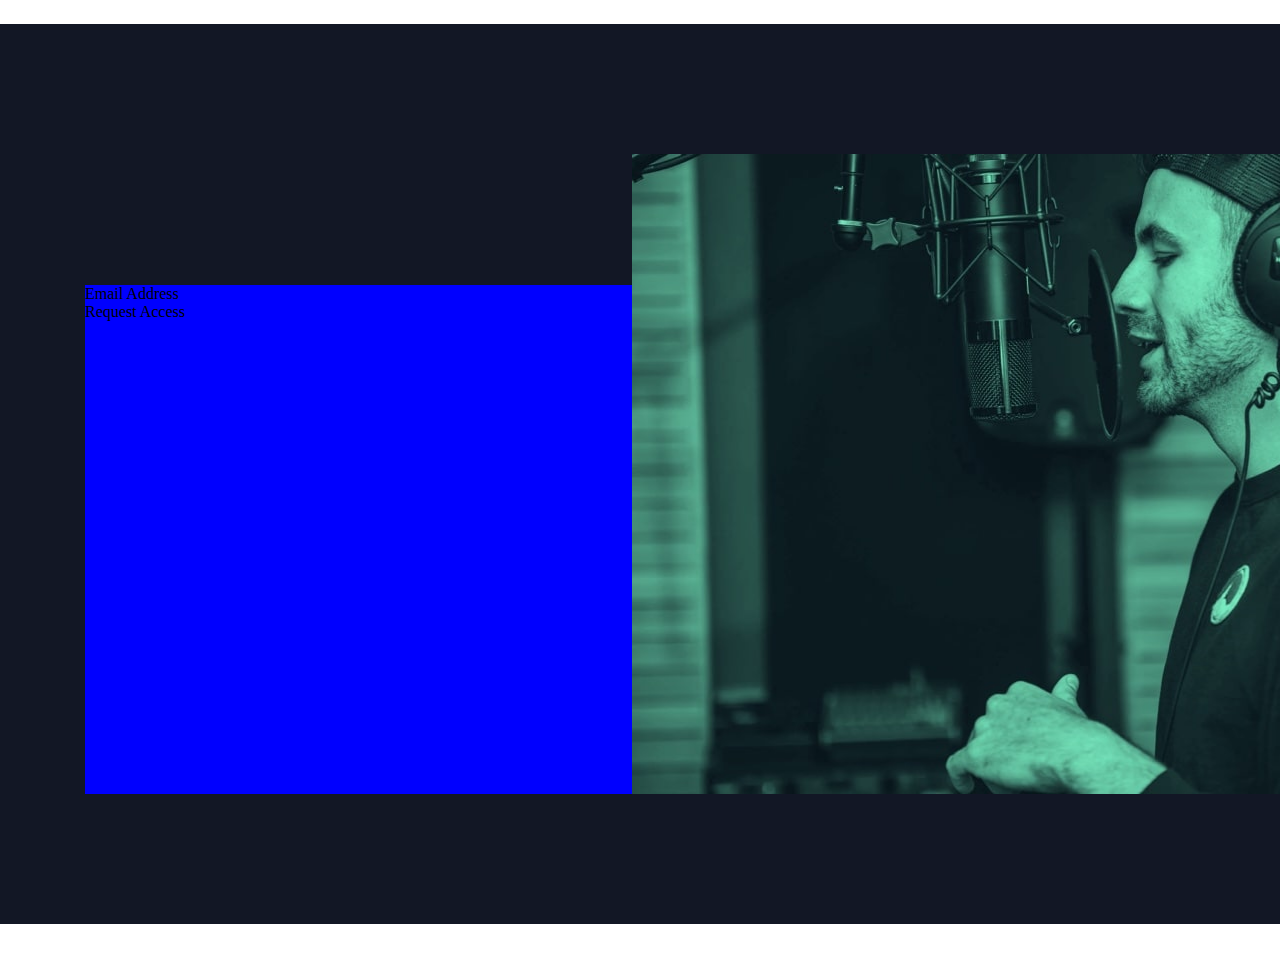
==== index.html @ 9e71a7a3 "initial commit" ====
<!DOCTYPE html>
<html lang="en">
<head>
  <meta charset="UTF-8">
  <meta name="viewport" content="width=device-width, initial-scale=1.0">

  <link rel="icon" type="image/png" sizes="32x32" href="./assets/favicon-32x32.png">
  <link rel="stylesheet" href="style.css">
  
  <title>Frontend Mentor | Pod request access landing page</title>
</head>
<body>
<div class="main">
  <div class="main-container">
    <div class="promo-container">
      <div class="promo-title"></div>
      <div class="promo-summary"></div>
      <div class="promo-input">Email Address
        <div class="promo-button">Request Access</div>
      </div>
      <div class="promo-affiliates">
        <div class="affiliate-container">
          <div class="affiliate-icon"></div>
          <div class="affiliate-logo"></div>
        </div>
        <div class="affiliate-container">
          <div class="affiliate-icon"></div>
          <div class="affiliate-logo"></div>
        </div>
        <div class="affiliate-container">
          <div class="affiliate-icon"></div>
          <div class="affiliate-logo"></div>
        </div>
        <div class="affiliate-container">
          <div class="affiliate-icon"></div>
          <div class="affiliate-logo"></div>
        </div>
      </div>
    </div>
    <div class="title">
      <div class="title-icon"></div>
      <div class="title-name"></div>
    </div>
    <div class="hero-image"></div>
    <div></div>
  </div>

</div>

</div>

</div>
</body>
</html>
---- style.css ----
body {
    margin: 0;
    /* background-image: url("assets/desktop/bg-pattern-dots.svg"); */
}
.main {
    display: flex;
    justify-content: center;
    align-items: center;
    
}

.main-container{
    margin-top: 42px;
    margin-bottom: 42px;
    margin-top: 24px;
    margin-top: 24px;
    width: 1440px;
    height: 900px;
    background-color: #121725;
    display: flex;
}
.promo-container{
    margin-left: 165px;
    margin-top: 261px;
    width: 723px;
    height: 509px;
    background-color: blue;

}
.hero-image{
    margin-left: 552;
    margin-top: 130px;
    width: 962px;
    height: 640px;
    background-image: url("assets/desktop/image-host.jpg");
}
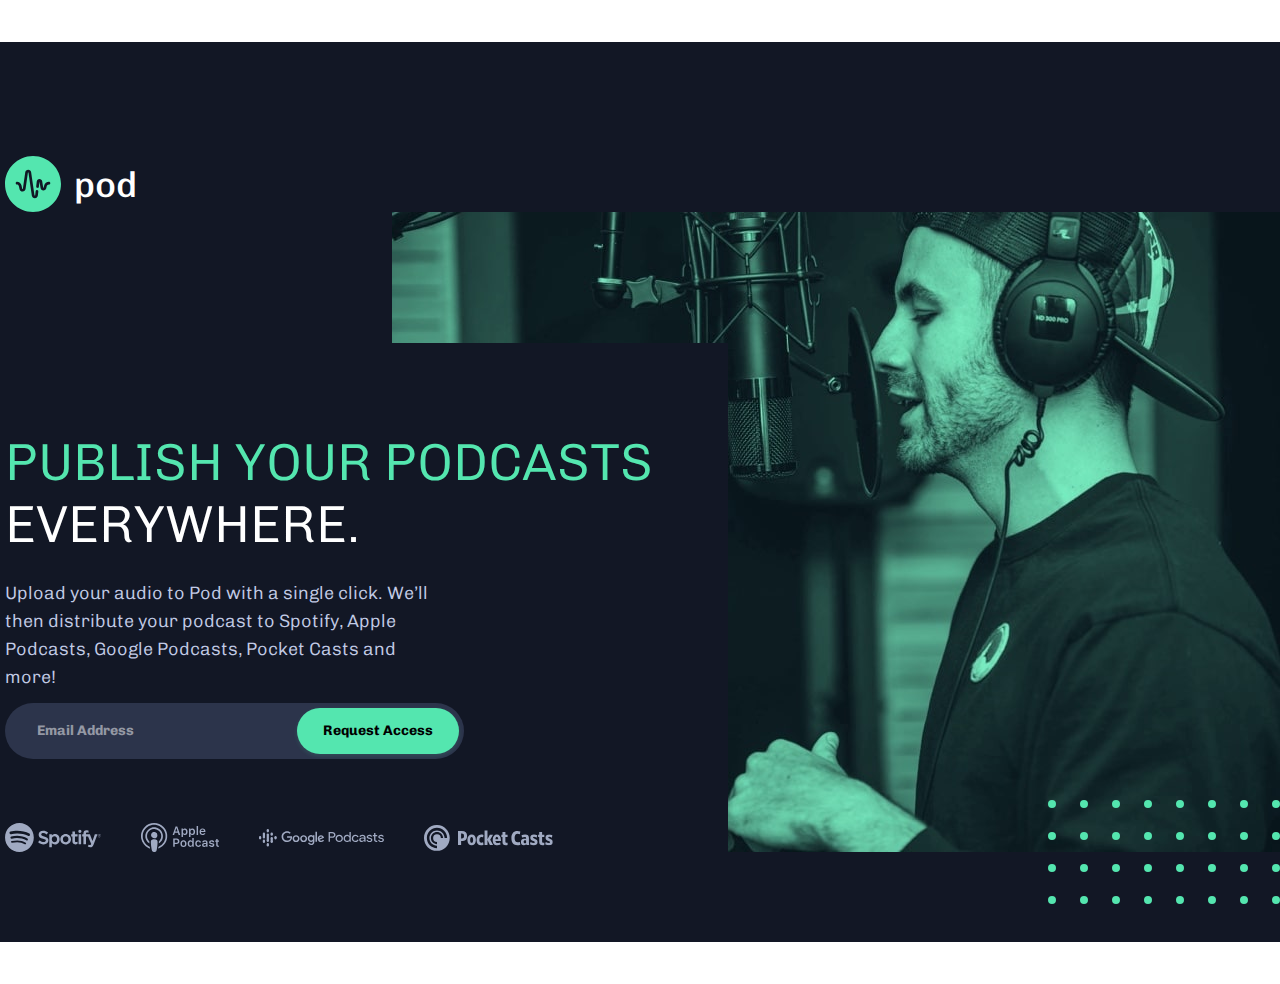
==== commit a8660c27: "CHNGE Added finished front-end UI" ====
--- a/index.html
+++ b/index.html
@@ -1,54 +1,64 @@
 <!DOCTYPE html>
 <html lang="en">
+
 <head>
   <meta charset="UTF-8">
   <meta name="viewport" content="width=device-width, initial-scale=1.0">
 
   <link rel="icon" type="image/png" sizes="32x32" href="./assets/favicon-32x32.png">
   <link rel="stylesheet" href="style.css">
-  
+  <link rel="preconnect" href="https://fonts.gstatic.com">
+  <link href="https://fonts.googleapis.com/css2?family=Chivo:wght@300;400;700&display=swap" rel="stylesheet">
+
   <title>Frontend Mentor | Pod request access landing page</title>
 </head>
+
 <body>
-<div class="main">
-  <div class="main-container">
-    <div class="promo-container">
-      <div class="promo-title"></div>
-      <div class="promo-summary"></div>
-      <div class="promo-input">Email Address
-        <div class="promo-button">Request Access</div>
-      </div>
-      <div class="promo-affiliates">
-        <div class="affiliate-container">
-          <div class="affiliate-icon"></div>
-          <div class="affiliate-logo"></div>
+  <div class="main">
+    
+    <div class="main-container">
+      
+      <div class="container">
+        
+        <div class="title">
+          <div class="title-icon"></div>
+          <div class="title-name">pod</div>
         </div>
-        <div class="affiliate-container">
-          <div class="affiliate-icon"></div>
-          <div class="affiliate-logo"></div>
+        
+        <div class="host-container">
+          <div class="polka-dots"><img src="/assets/desktop/bg-pattern-dots.svg" alt=""></div>
+          <div class="image-host">
+            <img src="/assets/desktop/image-host.jpg" alt="">
+          </div>
+          
+          <div class="promo-container">
+            
+            <div class="promo-title">Publish your podcasts
+              <span class="white-font">everywhere.</span></div>
+            <div class="promo-summary">Upload your audio to Pod with a single click. We’ll then distribute your podcast
+              to Spotify, Apple Podcasts, Google Podcasts, Pocket Casts and more!</div>
+            <div class="promo-input">Email Address
+              <div class="promo-button">Request Access</div>
+            </div>
+            <div class="promo-affiliates">
+             <div class="affiliate-icon"><img src="/assets/desktop/spotify.svg" alt=""></div>
+             <div class="affiliate-icon"><img src="/assets/desktop/apple-podcast.svg" alt=""></div>
+             <div class="affiliate-icon"><img src="/assets/desktop/google-podcasts.svg" alt=""></div>
+             <div class="affiliate-icon"><img src="/assets/desktop/pocket-casts.svg" alt=""></div>
+            </div>
+           
+          </div>
+          
         </div>
-        <div class="affiliate-container">
-          <div class="affiliate-icon"></div>
-          <div class="affiliate-logo"></div>
-        </div>
-        <div class="affiliate-container">
-          <div class="affiliate-icon"></div>
-          <div class="affiliate-logo"></div>
-        </div>
+        
       </div>
     </div>
-    <div class="title">
-      <div class="title-icon"></div>
-      <div class="title-name"></div>
-    </div>
-    <div class="hero-image"></div>
-    <div></div>
+
   </div>
 
-</div>
+  </div>
 
-</div>
+  </div>
+</body>
 
-</div>
-</body>
 </html>--- a/style.css
+++ b/style.css
@@ -1,5 +1,6 @@
 body {
     margin: 0;
+    font-family: 'Chivo', sans-serif;
     /* background-image: url("assets/desktop/bg-pattern-dots.svg"); */
 }
 .main {
@@ -8,29 +9,131 @@
     align-items: center;
     
 }
-
+.polka-dots{
+    position: absolute;
+    left: 1043px;
+    top: 588px;
+}
 .main-container{
     margin-top: 42px;
     margin-bottom: 42px;
-    margin-top: 24px;
-    margin-top: 24px;
     width: 1440px;
     height: 900px;
     background-color: #121725;
     display: flex;
+    justify-content: flex-end;
+    align-items: center;
+}
+.container{
+    width: 1275px;
+    height: 720px;
+    display: flex;
+    justify-content: flex-end;
+    flex-direction: column;
+
+
+}
+.white-font{
+    color: white;
+    
 }
 .promo-container{
-    margin-left: 165px;
-    margin-top: 261px;
+    margin-top: 131px;
     width: 723px;
     height: 509px;
-    background-color: blue;
+    background-color: #121725;
+    position: absolute;
+    top:0;
+    left: 0;
 
 }
-.hero-image{
-    margin-left: 552;
-    margin-top: 130px;
-    width: 962px;
+.promo-title{
+    margin-top: 88px;
+    width: 665px;
+    height: 124px;
+    color: #54E6AF;
+    font-family: Chivo;
+    font-style: normal;
+    font-weight: 300;
+    font-size: 52px;
+    line-height: 62px;
+    text-transform: uppercase;
+}
+.promo-summary{
+    width: 445px;
+    height: 84px;
+    margin-top: 24px;
+    margin-bottom: 40px;
+    font-family: Chivo;
+    font-style: normal;
+    font-weight: 300;
+    font-size: 18px;
+    line-height: 28px;
+    color: #C2CBE5;
+}
+.promo-input{
+    display: flex;
+    justify-content: space-between;
+    align-items: center;
+    padding-left: 32px;
+    width: 427px;
+    height: 56px;
+
+    background: #2C344B;
+    border-radius: 28px;
+    margin-bottom: 64px;
+    font-style: normal;
+    font-weight: 700;
+    font-size: 14px;
+    line-height: 28px;
+    color: rgba(255, 255, 255, 0.5);
+}
+.promo-button{
+    display: flex;
+    justify-content: center;
+    align-items: center;
+    margin-right: 5px;
+    width: 162px;
+    height: 46px;
+    color: black;
+    background: #54E6AF;
+    box-shadow: 0px 2px 4px rgba(84, 230, 175, 0.14);
+    border-radius: 28px;
+}
+.promo-affiliates{
+    display: flex;
+    align-items: center;
+}
+.affiliate-icon{
+    margin-right: 40px;
+}
+.image-host{
+    width: 1275px;
     height: 640px;
-    background-image: url("assets/desktop/image-host.jpg");
+    margin-left: 387px;
+}
+.host-container{
+
+    width: 1275px;
+    height: 640px;
+    display:inline-block;
+    position: relative;
+}
+
+.title{
+    display: flex;
+    align-items: center;
+    justify-content: center;
+    align-self: flex-start;
+}
+.title-icon{
+    height: 56px;
+    width: 56px;
+    background-image: url("assets/desktop/logo.svg");
+}
+.title-name{
+    padding-left: 13.2px;
+    color: white;
+    font-size: 35.65px;
+    font-weight: 500;
 }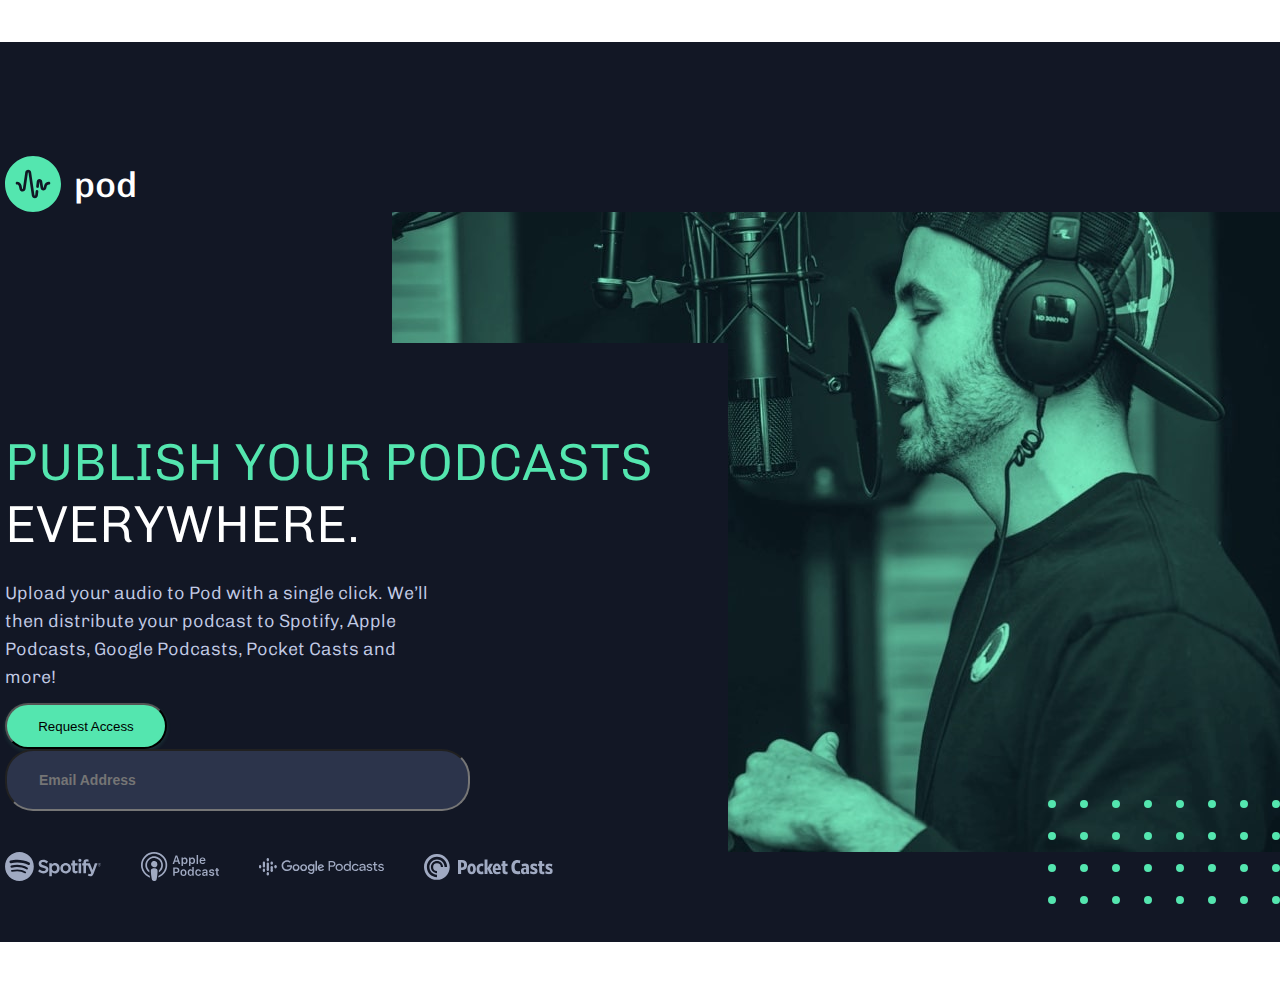
==== commit 89e8d303: "CHNGE Added Form.html and IndexAlt.js" ====
--- a/index.html
+++ b/index.html
@@ -15,44 +15,48 @@
 
 <body>
   <div class="main">
-    
+
     <div class="main-container">
-      
+
       <div class="container">
-        
+
         <div class="title">
           <div class="title-icon"></div>
           <div class="title-name">pod</div>
         </div>
-        
+
         <div class="host-container">
           <div class="polka-dots"><img src="/assets/desktop/bg-pattern-dots.svg" alt=""></div>
           <div class="image-host">
             <img src="/assets/desktop/image-host.jpg" alt="">
           </div>
-          
+
           <div class="promo-container">
-            
+
             <div class="promo-title">Publish your podcasts
-              <span class="white-font">everywhere.</span></div>
+              <span class="white-font">everywhere.</span>
+            </div>
             <div class="promo-summary">Upload your audio to Pod with a single click. We’ll then distribute your podcast
               to Spotify, Apple Podcasts, Google Podcasts, Pocket Casts and more!</div>
-            <div class="promo-input">Email Address
-              <div class="promo-button">Request Access</div>
+            <div class="promo-submit">
+              <button id="submitBtn" type="submit" class="promo-button">Request Access</button>
+              <input id="email" type="text" class="promo-input" placeholder="Email Address"></input>
             </div>
-            <div class="promo-affiliates">
-             <div class="affiliate-icon"><img src="/assets/desktop/spotify.svg" alt=""></div>
-             <div class="affiliate-icon"><img src="/assets/desktop/apple-podcast.svg" alt=""></div>
-             <div class="affiliate-icon"><img src="/assets/desktop/google-podcasts.svg" alt=""></div>
-             <div class="affiliate-icon"><img src="/assets/desktop/pocket-casts.svg" alt=""></div>
-            </div>
-           
+            <div id="errorEvt" class="error">Oops! Please check your email</div>
           </div>
-          
+          <div class="promo-affiliates">
+            <div class="affiliate-icon"><img src="/assets/desktop/spotify.svg" alt=""></div>
+            <div class="affiliate-icon"><img src="/assets/desktop/apple-podcast.svg" alt=""></div>
+            <div class="affiliate-icon"><img src="/assets/desktop/google-podcasts.svg" alt=""></div>
+            <div class="affiliate-icon"><img src="/assets/desktop/pocket-casts.svg" alt=""></div>
+          </div>
+
         </div>
-        
+
       </div>
+
     </div>
+  </div>
 
   </div>
 
@@ -60,5 +64,6 @@
 
   </div>
 </body>
+<script src="index.js"></script>
 
 </html>